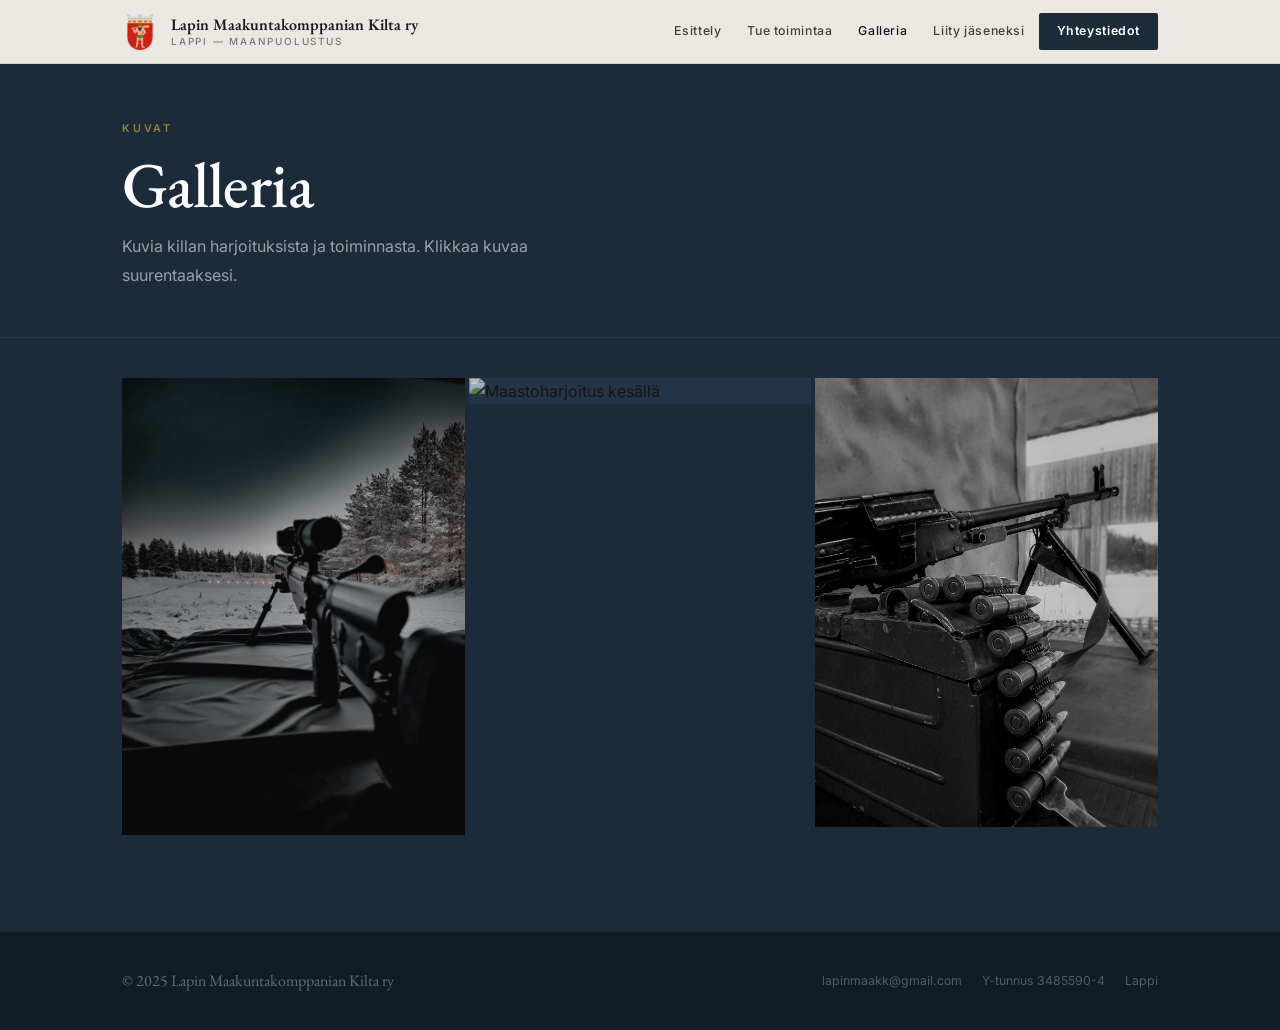
==== galleria.html @ 2ba99b02 "Update galleria.html" ====
<!DOCTYPE html>
<html lang="fi">
<head>
  <meta charset="UTF-8">
  <meta name="viewport" content="width=device-width, initial-scale=1.0">
  <title>Galleria — Lapin Maakuntakomppanian Kilta ry</title>
  <meta name="robots" content="index, follow">
  <link rel="canonical" href="https://lapinmaakuntakomppania.fi/galleria.html">
  <link rel="preconnect" href="https://fonts.googleapis.com">
  <link href="https://fonts.googleapis.com/css2?family=EB+Garamond:ital,wght@0,400;0,500;0,600;1,400;1,500&family=Inter:wght@300;400;500;600&display=swap" rel="stylesheet">
  <link rel="stylesheet" href="css/style.css">
  <style>
  .gal-page-grid {
    columns: 3;
    column-gap: 4px;
  }
  .gal-page-item {
    break-inside: avoid;
    position: relative;
    overflow: hidden;
    cursor: pointer;
    margin-bottom: 4px;
    background: var(--navy2);
  }
  .gal-page-item img {
    width: 100%;
    height: auto;
    display: block;
    transition: transform 0.5s, filter 0.35s;
    filter: brightness(0.78) saturate(0.85);
  }
  .gal-page-item:hover img {
    transform: scale(1.04);
    filter: brightness(0.92) saturate(1);
  }
  .gal-page-overlay {
    position: absolute;
    inset: 0;
    background: linear-gradient(to top, rgba(28,43,58,0.85), transparent 50%);
    display: flex;
    flex-direction: column;
    justify-content: flex-end;
    padding: 16px;
    opacity: 0;
    transition: opacity 0.3s;
  }
  .gal-page-item:hover .gal-page-overlay { opacity: 1; }
  .gal-page-overlay span {
    font-size: 0.78rem;
    letter-spacing: 0.1em;
    text-transform: uppercase;
    color: var(--gold-l);
  }
  @media (max-width: 768px) {
    .gal-page-grid { columns: 2; }
  }
  @media (max-width: 480px) {
    .gal-page-grid { columns: 1; }
  }
</style>
</head>
<body>

<nav id="nav">
  <div class="nav-in">
    <a href="index.html" class="nav-logo">
      <img src="kuvat/lapvaakuna.png" alt="Lapin vaakuna">
      <div class="nav-logo-text">
        <span class="nav-logo-name">Lapin Maakuntakomppanian Kilta ry</span>
        <span class="nav-logo-sub">Lappi — Maanpuolustus</span>
      </div>
    </a>
    <div class="nav-links">
      <a href="index.html#esittely">Esittely</a>
      <a href="index.html#toiminta">Tue toimintaa</a>
      <a href="galleria.html" class="active">Galleria</a>
      <a href="index.html#liity">Liity jäseneksi</a>
      <a href="index.html#yhteystiedot" class="nav-cta">Yhteystiedot</a>
    </div>
    <div class="nav-hbg" id="nav-hbg">
      <span></span><span></span><span></span>
    </div>
  </div>
</nav>

<nav class="mob-nav" id="mob-nav">
  <a href="index.html#esittely">Esittely</a>
  <a href="index.html#toiminta">Tue toimintaa</a>
  <a href="galleria.html">Galleria</a>
  <a href="index.html#liity">Liity jäseneksi</a>
  <a href="index.html#yhteystiedot">Yhteystiedot</a>
</nav>

<!-- PAGE HEADER -->
<div style="padding: calc(64px + 56px) 0 48px; background: var(--navy); border-bottom: 1px solid rgba(255,255,255,0.06);">
  <div class="wrap">
    <div style="font-size:0.67rem; font-weight:600; letter-spacing:0.26em; text-transform:uppercase; color:var(--gold); margin-bottom:12px;">
      Kuvat
    </div>
    <h1 style="font-family:'EB Garamond',Georgia,serif; font-size:clamp(2.2rem,5vw,4rem); font-weight:500; color:#fff; margin-bottom:12px;">Galleria</h1>
    <p style="color:rgba(255,255,255,0.55); max-width:500px;">
      Kuvia killan harjoituksista ja toiminnasta. Klikkaa kuvaa suurentaaksesi.
    </p>
  </div>
</div>

<!-- GALLERY -->
<section class="section s-navy" style="padding-top: 40px;">
  <div class="wrap">
    <div class="gal-page-grid" id="gal-grid">

      <!-- Lisää kuvat tähän samalla kaavalla -->
      <div class="gal-page-item"
           data-src="kuvat/ampumarata-talvi.jpg"
           data-caption="Ampumaharjoitus — talvi, Lappi">
        <img src="kuvat/ampumarata-talvi.jpg" alt="Ampumaharjoitus talvella">
        <div class="gal-page-overlay"><span>Ampumaharjoitus · Talvi</span></div>
      </div>

      <div class="gal-page-item"
           data-src="kuvat/maasto-kesa.jpg"
           data-caption="Maastoharjoitus — kesä, Lappi">
        <img src="kuvat/maasto-kesa.jpg" alt="Maastoharjoitus kesällä">
        <div class="gal-page-overlay"><span>Maastoharjoitus · Kesä</span></div>
      </div>

      <div class="gal-page-item"
           data-src="kuvat/pkm.jpg"
           data-caption="Konekivääriharjoitus — talvi">
        <img src="kuvat/pkm.jpg" alt="Konekivääri">
        <div class="gal-page-overlay"><span>Raskas ase · Talvi</span></div>
      </div>

      <!-- Kopioi yllä oleva div-blokki jokaiselle uudelle kuvalle -->

    </div>
  </div>
</section>

<footer>
  <div class="ft-in">
    <span class="ft-left">© 2025 Lapin Maakuntakomppanian Kilta ry</span>
    <div class="ft-right">
      <a href="mailto:lapinmaakk@gmail.com">lapinmaakk@gmail.com</a>
      <span>Y-tunnus 3485590-4</span>
      <span>Lappi</span>
    </div>
  </div>
</footer>

<!-- LIGHTBOX -->
<div id="lightbox">
  <div class="lb-close" id="lb-close">&#x2715;</div>
  <img id="lb-img" src="kuvat/lapvaakuna.png" alt="" style="display:none;">
  <div class="lb-caption" id="lb-caption"></div>
</div>

<script src="js/main.js"></script>
<script>
  // Galleria-sivun lightbox
  document.querySelectorAll('.gal-page-item[data-src]').forEach(item => {
    item.addEventListener('click', () => {
      const lb    = document.getElementById('lightbox');
      const lbImg = document.getElementById('lb-img');
      const lbCap = document.getElementById('lb-caption');
      lbImg.src           = item.dataset.src;
      lbImg.style.display = '';
      lbCap.textContent   = item.dataset.caption || '';
      lb.classList.add('open');
      document.body.style.overflow = 'hidden';
    });
  });

  // Sulkeminen
  const lb      = document.getElementById('lightbox');
  const lbImg   = document.getElementById('lb-img');
  const lbClose = document.getElementById('lb-close');

  const closeLb = () => {
    lb.classList.remove('open');
    document.body.style.overflow = '';
    lbImg.style.display = 'none';
  };

  lbClose.addEventListener('click', closeLb);
  lb.addEventListener('click', e => { if (e.target === lb) closeLb(); });
  document.addEventListener('keydown', e => { if (e.key === 'Escape') closeLb(); });
</script>
</body>
</html>
---- css/style.css ----
@import url('https://fonts.googleapis.com/css2?family=EB+Garamond:ital,wght@0,400;0,500;0,600;1,400;1,500&family=Inter:wght@300;400;500;600&display=swap');

/*  TOKENS */
:root {
  --ink:      #1a1a18;
  --ink2:     #44423e;
  --ink3:     #7a7875;
  --line:     #d4d0c8;
  --line2:    #e8e4dc;
  --snow:     #f4f1eb;
  --white:    #ffffff;
  --gold:     #9a7c3a;
  --gold-l:   #b8963e;
  --gold-bg:  #f5efe0;
  --navy:     #1c2b3a;
  --navy2:    #243447;
  --navy3:    #2e4157;
  --nav-h:    64px;
  --max-w:    1100px;
}

/* RESET */
*, *::before, *::after { box-sizing: border-box; margin: 0; padding: 0; }
html { scroll-behavior: smooth; font-size: 16px; }
body {
  background: var(--snow);
  color: var(--ink);
  font-family: 'Inter', system-ui, sans-serif;
  font-weight: 400;
  line-height: 1.65;
  overflow-x: hidden;
}
a { color: inherit; text-decoration: none; }
img { max-width: 100%; display: block; }
ul { list-style: none; }

::-webkit-scrollbar { width: 5px; }
::-webkit-scrollbar-track { background: var(--navy); }
::-webkit-scrollbar-thumb { background: var(--gold); border-radius: 2px; }

/* TYPOGRAPHY */
h1, h2, h3 {
  font-family: 'EB Garamond', Georgia, serif;
  font-weight: 500;
  letter-spacing: -0.01em;
  line-height: 1.1;
}
h1 { font-size: clamp(2.8rem, 5.5vw, 4.8rem); }
h2 { font-size: clamp(1.9rem, 3.5vw, 3.1rem); }
h3 { font-size: clamp(1.3rem, 2vw, 1.7rem); }
p  { color: var(--ink2); line-height: 1.78; }

.label {
  font-size: 0.67rem;
  font-weight: 600;
  letter-spacing: 0.26em;
  text-transform: uppercase;
  color: var(--gold);
  display: flex;
  align-items: center;
  gap: 10px;
}
.label::before {
  content: '';
  display: block;
  width: 24px;
  height: 1px;
  background: var(--gold);
  flex-shrink: 0;
}
.label.center { justify-content: center; }
.label.center::before { display: none; }
.label.light { color: var(--gold-l); }
.label.light::before { background: var(--gold-l); }

/* LAYOUT */
.wrap { max-width: var(--max-w); margin: 0 auto; padding: 0 32px; }
.section { padding: 96px 0; }
.s-white  { background: var(--white); }
.s-snow   { background: var(--snow); }
.s-mid    { background: #eae6de; }
.s-navy   { background: var(--navy); }

.g2 { display: grid; grid-template-columns: 1fr 1fr; gap: 72px; align-items: start; }
.g3 { display: grid; grid-template-columns: repeat(3, 1fr); gap: 24px; }

.sh { margin-bottom: 52px; }
.sh .label { margin-bottom: 14px; }
.sh h2 { margin-bottom: 16px; color: var(--ink); }
.sh p  { max-width: 560px; font-size: 1.05rem; }
.sh.light h2 { color: #fff; }
.sh.light p  { color: rgba(255,255,255,0.6); }
.sh.center { text-align: center; }
.sh.center p { margin: 0 auto; }

hr.rule { border: none; border-top: 1px solid var(--line); }

/* BUTTONS */
.btn {
  display: inline-flex;
  align-items: center;
  justify-content: center;
  gap: 8px;
  padding: 11px 26px;
  font-family: 'Inter', sans-serif;
  font-size: 0.76rem;
  font-weight: 600;
  letter-spacing: 0.12em;
  text-transform: uppercase;
  border: none;
  cursor: pointer;
  transition: all 0.2s;
  text-decoration: none;
  border-radius: 2px;
  white-space: nowrap;
}
.btn-gold    { background: var(--gold);  color: #fff; }
.btn-gold:hover { background: var(--gold-l); transform: translateY(-1px); }
.btn-navy    { background: var(--navy);  color: #fff; }
.btn-navy:hover { background: var(--navy2); transform: translateY(-1px); }
.btn-outline {
  background: transparent;
  color: var(--navy);
  border: 1px solid var(--navy);
}
.btn-outline:hover { background: var(--navy); color: #fff; }
.btn-outline-w {
  background: transparent;
  color: #fff;
  border: 1px solid rgba(255,255,255,0.35);
}
.btn-outline-w:hover { border-color: var(--gold-l); color: var(--gold-l); }

/* NAV */
#nav {
  position: fixed;
  top: 0; left: 0; right: 0;
  height: var(--nav-h);
  z-index: 200;
  background: rgba(244,241,235,0.96);
  backdrop-filter: blur(12px);
  border-bottom: 1px solid var(--line);
  transition: box-shadow 0.3s;
}
#nav.scrolled { box-shadow: 0 2px 24px rgba(0,0,0,0.07); }
.nav-in {
  max-width: var(--max-w);
  margin: 0 auto;
  padding: 0 32px;
  height: 100%;
  display: flex;
  align-items: center;
  justify-content: space-between;
  gap: 24px;
}
.nav-logo { display: flex; align-items: center; gap: 13px; }
.nav-logo img { width: 36px; height: 36px; object-fit: contain; flex-shrink: 0; }
.nav-logo-text { display: flex; flex-direction: column; line-height: 1.25; }
.nav-logo-name {
  font-family: 'EB Garamond', Georgia, serif;
  font-size: 1rem;
  font-weight: 600;
  color: var(--ink);
}
.nav-logo-sub {
  font-size: 0.62rem;
  font-weight: 500;
  letter-spacing: 0.18em;
  text-transform: uppercase;
  color: var(--ink3);
}
.nav-links { display: flex; align-items: center; gap: 2px; }
.nav-links a {
  font-size: 0.77rem;
  font-weight: 500;
  letter-spacing: 0.05em;
  color: var(--ink2);
  padding: 7px 12px;
  border-radius: 3px;
  transition: color 0.2s, background 0.2s;
}
.nav-links a:hover { color: var(--ink); background: var(--line2); }
.nav-links a.active { color: var(--ink); }
.nav-cta {
  background: var(--navy) !important;
  color: #fff !important;
  padding: 8px 18px !important;
  border-radius: 2px !important;
  font-weight: 600 !important;
}
.nav-cta:hover { background: var(--navy2) !important; }
.nav-hbg {
  display: none;
  flex-direction: column;
  gap: 5px;
  cursor: pointer;
  padding: 8px;
}
.nav-hbg span {
  display: block;
  width: 22px;
  height: 2px;
  background: var(--ink);
  transition: all 0.3s;
}
.mob-nav {
  display: none;
  position: fixed;
  inset: 0;
  z-index: 190;
  background: rgba(244,241,235,0.98);
  flex-direction: column;
  align-items: center;
  justify-content: center;
  gap: 6px;
  padding-top: var(--nav-h);
}
.mob-nav.open { display: flex; }
.mob-nav a {
  font-family: 'EB Garamond', Georgia, serif;
  font-size: 2.2rem;
  font-weight: 500;
  color: var(--ink2);
  padding: 10px 32px;
  transition: color 0.2s;
}
.mob-nav a:hover { color: var(--gold); }

/* HERO  */
#hero {
  min-height: 100vh;
  display: grid;
  grid-template-columns: 1fr 1fr;
  padding-top: var(--nav-h);
  overflow: hidden;
  position: relative;
}
.hero-left {
  background: var(--navy);
  display: flex;
  align-items: center;
  padding: 80px 64px 80px 48px;
  position: relative;
  overflow: hidden;
}
.hero-left::before {
  content: '';
  position: absolute;
  top: 0; left: 0; right: 0; bottom: 0;
  background:
    repeating-linear-gradient(
      0deg,
      transparent,
      transparent 59px,
      rgba(255,255,255,0.025) 59px,
      rgba(255,255,255,0.025) 60px
    ),
    repeating-linear-gradient(
      90deg,
      transparent,
      transparent 59px,
      rgba(255,255,255,0.025) 59px,
      rgba(255,255,255,0.025) 60px
    );
  pointer-events: none;
}
.hero-content { position: relative; }
.hero-label {
  font-size: 0.67rem;
  font-weight: 600;
  letter-spacing: 0.26em;
  text-transform: uppercase;
  color: var(--gold-l);
  display: flex;
  align-items: center;
  gap: 12px;
  margin-bottom: 22px;
}
.hero-label::before {
  content: '';
  display: block;
  width: 32px;
  height: 1px;
  background: var(--gold);
}
.hero-h1 { color: #fff; margin-bottom: 8px; }
.hero-h1 em { color: var(--gold-l); font-style: normal; display: block; }
.hero-tagline {
  font-family: 'EB Garamond', Georgia, serif;
  font-style: italic;
  font-size: 1.2rem;
  color: rgba(255,255,255,0.5);
  margin-bottom: 28px;
}
.hero-desc {
  font-size: 1rem;
  color: rgba(255,255,255,0.68);
  line-height: 1.78;
  max-width: 420px;
  margin-bottom: 40px;
}
.hero-btns { display: flex; gap: 12px; flex-wrap: wrap; }

.hero-right {
  position: relative;
  overflow: hidden;
}
.hero-img-stack {
  position: absolute;
  inset: 0;
}
.hero-img-top {
  width: 100%;
  height: 55%;
  object-fit: cover;
  object-position: center 30%;
  display: block;
  filter: brightness(0.75);
  transition: filter 0.4s;
}
.hero-img-bot {
  width: 100%;
  height: 45%;
  object-fit: cover;
  object-position: center 60%;
  display: block;
  filter: brightness(0.6);
  transition: filter 0.4s;
}
.hero-img-divider {
  position: absolute;
  top: 55%;
  left: 0;
  right: 0;
  height: 3px;
  background: var(--gold);
  z-index: 2;
}
.hero-right:hover .hero-img-top,
.hero-right:hover .hero-img-bot { filter: brightness(0.85); }

/* ── ESITTELY ────────────────────────────── */
.esittely-text p { font-size: 1.02rem; margin-bottom: 18px; }
.esittely-text p:last-child { margin-bottom: 0; }

.side-cards { display: flex; flex-direction: column; gap: 2px; }
.scard {
  background: var(--navy);
  padding: 26px 28px;
  border-left: 3px solid var(--gold);
  transition: background 0.2s;
}
.scard:hover { background: var(--navy2); }
.scard-label {
  font-size: 0.64rem;
  font-weight: 600;
  letter-spacing: 0.2em;
  text-transform: uppercase;
  color: var(--gold);
  margin-bottom: 6px;
}
.scard-val {
  font-family: 'EB Garamond', Georgia, serif;
  font-size: 1.55rem;
  font-weight: 500;
  color: #fff;
  margin-bottom: 3px;
}
.scard-sub { font-size: 0.82rem; color: rgba(255,255,255,0.45); }
.scard-row { display: grid; grid-template-columns: 1fr 1fr; gap: 2px; }

/* TOIMINTA */
.toiminta-grid { display: grid; grid-template-columns: 1fr 1fr; gap: 2px; }
.tblock {
  background: var(--white);
  padding: 34px 30px;
  border-top: 3px solid var(--line);
  transition: border-top-color 0.25s;
}
.tblock:hover { border-top-color: var(--gold); }
.tblock:last-child { grid-column: span 2; }
.tblock h3 { color: var(--ink); margin-bottom: 12px; font-size: 1.25rem; }
.tblock p  { font-size: 0.94rem; margin-bottom: 20px; }

/* GALLERY */
.gallery-grid {
  display: grid;
  grid-template-columns: repeat(3, 1fr);
  grid-auto-rows: 280px;
  gap: 3px;
}
.gal-item { position: relative; overflow: hidden; cursor: pointer; }
.gal-item.tall { grid-row: span 2; }
.gal-item img {
  width: 100%;
  height: 100%;
  object-fit: cover;
  display: block;
  transition: transform 0.6s, filter 0.35s;
  filter: brightness(0.72) saturate(0.8);
}
.gal-item:hover img {
  transform: scale(1.05);
  filter: brightness(0.88) saturate(1);
}
.gal-overlay {
  position: absolute;
  inset: 0;
  background: linear-gradient(to top, rgba(28,43,58,0.88) 0%, transparent 55%);
  display: flex;
  flex-direction: column;
  justify-content: flex-end;
  padding: 22px;
  opacity: 0;
  transition: opacity 0.3s;
}
.gal-item:hover .gal-overlay { opacity: 1; }
.gal-overlay h4 {
  font-family: 'EB Garamond', Georgia, serif;
  font-size: 1.15rem;
  font-weight: 500;
  color: #fff;
  margin-bottom: 3px;
}
.gal-overlay span {
  font-size: 0.72rem;
  letter-spacing: 0.1em;
  text-transform: uppercase;
  color: var(--gold-l);
}

/* LIGHTBOX */
#lightbox {
  position: fixed;
  inset: 0;
  z-index: 300;
  background: rgba(10,14,18,0.97);
  display: none;
  align-items: center;
  justify-content: center;
  padding: 24px;
}
#lightbox.open { display: flex; }
#lightbox img {
  max-width: 90vw;
  max-height: 88vh;
  object-fit: contain;
  display: block;
}
.lb-close {
  position: fixed;
  top: 20px;
  right: 24px;
  color: #fff;
  font-size: 1.5rem;
  font-family: 'Inter', sans-serif;
  font-weight: 300;
  cursor: pointer;
  width: 44px;
  height: 44px;
  display: flex;
  align-items: center;
  justify-content: center;
  border: 1px solid rgba(255,255,255,0.2);
  transition: all 0.2s;
}
.lb-close:hover { background: var(--gold); border-color: var(--gold); }
.lb-caption {
  position: fixed;
  bottom: 24px;
  left: 50%;
  transform: translateX(-50%);
  font-size: 0.8rem;
  letter-spacing: 0.14em;
  text-transform: uppercase;
  color: rgba(255,255,255,0.5);
  white-space: nowrap;
}

/* LIITY */
.liity-cards { display: flex; flex-direction: column; gap: 2px; }
.lcard {
  background: var(--snow);
  border: 1px solid var(--line);
  border-left: 3px solid transparent;
  padding: 28px 26px;
  transition: border-left-color 0.25s, background 0.25s;
}
.lcard:hover { border-left-color: var(--gold); background: #fff; }
.lcard h3 { font-size: 1.2rem; color: var(--ink); margin-bottom: 10px; }
.lcard p  { font-size: 0.93rem; }

.form-side {
  background: var(--white);
  border: 1px solid var(--line);
  padding: 40px;
}
.form-side h3 {
  font-family: 'EB Garamond', Georgia, serif;
  font-size: 1.7rem;
  font-weight: 500;
  color: var(--ink);
  margin-bottom: 6px;
}
.form-sub { font-size: 0.88rem; color: var(--ink3); margin-bottom: 28px; }
.form { display: flex; flex-direction: column; gap: 14px; }
.frow { display: grid; grid-template-columns: 1fr 1fr; gap: 14px; }
.fg { display: flex; flex-direction: column; gap: 6px; }
.fg label {
  font-size: 0.7rem;
  font-weight: 600;
  letter-spacing: 0.16em;
  text-transform: uppercase;
  color: var(--ink3);
}
.fg input, .fg select, .fg textarea {
  background: var(--snow);
  border: 1px solid var(--line);
  color: var(--ink);
  padding: 11px 14px;
  font-family: 'Inter', sans-serif;
  font-size: 0.95rem;
  transition: border-color 0.2s, background 0.2s;
  outline: none;
  width: 100%;
  border-radius: 2px;
  -webkit-appearance: none;
  appearance: none;
}
.fg input:focus, .fg select:focus, .fg textarea:focus {
  border-color: var(--navy);
  background: var(--white);
}
.fg textarea { resize: vertical; min-height: 88px; }
.fg select option { background: var(--white); }
.form-ok {
  display: none;
  padding: 18px;
  background: #eef5ec;
  border: 1px solid #9eca8e;
  color: #2d6e1f;
  text-align: center;
  font-weight: 600;
  font-size: 0.95rem;
  border-radius: 2px;
  margin-top: 4px;
}

/* YHTEYSTIEDOT */
.yt-items { display: flex; flex-direction: column; }
.yt-item {
  display: flex;
  gap: 28px;
  align-items: flex-start;
  padding: 22px 0;
  border-bottom: 1px solid rgba(255,255,255,0.07);
}
.yt-item:last-child { border-bottom: none; }
.yt-key {
  font-size: 0.67rem;
  font-weight: 600;
  letter-spacing: 0.2em;
  text-transform: uppercase;
  color: var(--gold);
  min-width: 110px;
  padding-top: 2px;
  flex-shrink: 0;
}
.yt-val { font-size: 1rem; color: rgba(255,255,255,0.72); }
.yt-val a { color: rgba(255,255,255,0.72); transition: color 0.2s; }
.yt-val a:hover { color: var(--gold-l); }
.yt-note {
  background: rgba(255,255,255,0.04);
  border: 1px solid rgba(255,255,255,0.07);
  border-left: 3px solid var(--gold);
  padding: 28px 30px;
}
.yt-note p { font-size: 0.96rem; color: rgba(255,255,255,0.62); line-height: 1.75; }

/* FOOTER */
footer {
  background: #111c26;
  border-top: 1px solid rgba(255,255,255,0.05);
  padding: 36px 0;
}
.ft-in {
  max-width: var(--max-w);
  margin: 0 auto;
  padding: 0 32px;
  display: flex;
  justify-content: space-between;
  align-items: center;
  gap: 20px;
  flex-wrap: wrap;
}
.ft-left {
  font-family: 'EB Garamond', Georgia, serif;
  font-size: 1rem;
  color: rgba(255,255,255,0.35);
}
.ft-right {
  display: flex;
  gap: 20px;
  flex-wrap: wrap;
  font-size: 0.77rem;
  color: rgba(255,255,255,0.28);
}
.ft-right a { color: rgba(255,255,255,0.28); transition: color 0.2s; }
.ft-right a:hover { color: var(--gold-l); }

/* ANIMATIONS */
.fade {
  opacity: 0;
  transform: translateY(24px);
  transition: opacity 0.65s, transform 0.65s;
}
.fade.in { opacity: 1; transform: translateY(0); }
.fade:nth-child(2) { transition-delay: 0.08s; }
.fade:nth-child(3) { transition-delay: 0.16s; }
.fade:nth-child(4) { transition-delay: 0.24s; }
.fade:nth-child(5) { transition-delay: 0.32s; }

/* RESPONSIVE */
@media (max-width: 768px) {
  #hero { grid-template-columns: 1fr; min-height: auto; }
  .hero-left { padding: 64px 32px; }
  .hero-right { height: 50vw; min-height: 320px; position: relative; }
  .hero-img-stack { position: absolute; }
  .g2 { grid-template-columns: 1fr; gap: 40px; }
  .gallery-grid { grid-template-columns: 1fr 1fr; grid-auto-rows: 240px; }
  .gal-item.tall { grid-row: span 1; }
  .toiminta-grid { grid-template-columns: 1fr; }
  .tblock:last-child { grid-column: span 1; }
}
@media (max-width: 768px) {
  :root { --nav-h: 60px; }
  .section { padding: 64px 0; }
  .wrap { padding: 0 20px; }
  .nav-links { display: none; }
  .nav-hbg { display: flex; }
  .gallery-grid { grid-template-columns: 1fr; grid-auto-rows: 56vw; }
  .frow { grid-template-columns: 1fr; }
  .ft-in { flex-direction: column; align-items: flex-start; }
}
@media (max-width: 768px) {
  .hero-h1 {
    font-size: clamp(2rem, 8vw, 3rem);
    word-break: break-word;
  }
  .hero-tagline {
    font-size: 1rem;
    white-space: normal;
  }
}

/* ── SLIDESHOW ───────────────────────────── */
.slideshow {
  position: relative;
  overflow: hidden;
  border-radius: 2px;
}
.slideshow-track {
  position: relative;
  height: 520px;
}
.slide {
  position: absolute;
  inset: 0;
  opacity: 0;
  transition: opacity 0.7s ease;
  pointer-events: none;
}
.slide.active {
  opacity: 1;
  pointer-events: auto;
}
.slide img {
  width: 100%;
  height: 100%;
  object-fit: cover;
  display: block;
  filter: brightness(0.75);
}
.slide-caption {
  position: absolute;
  bottom: 0;
  left: 0;
  right: 0;
  padding: 20px 28px;
  background: linear-gradient(to top, rgba(28,43,58,0.9), transparent);
  font-size: 0.88rem;
  letter-spacing: 0.1em;
  text-transform: uppercase;
  color: rgba(255,255,255,0.75);
}
.slide-btn {
  position: absolute;
  top: 50%;
  transform: translateY(-50%);
  background: rgba(28,43,58,0.7);
  border: 1px solid rgba(255,255,255,0.15);
  color: #fff;
  width: 48px;
  height: 48px;
  font-size: 1.2rem;
  cursor: pointer;
  transition: background 0.2s, border-color 0.2s;
  display: flex;
  align-items: center;
  justify-content: center;
  z-index: 2;
}
.slide-btn:hover {
  background: var(--gold);
  border-color: var(--gold);
}
.slide-prev { left: 16px; }
.slide-next { right: 16px; }
.slide-dots {
  position: absolute;
  bottom: 16px;
  left: 50%;
  transform: translateX(-50%);
  display: flex;
  gap: 8px;
  z-index: 2;
}
.dot {
  width: 8px;
  height: 8px;
  border-radius: 50%;
  background: rgba(255,255,255,0.35);
  border: none;
  cursor: pointer;
  transition: background 0.2s, transform 0.2s;
  padding: 0;
}
.dot.active {
  background: var(--gold);
  transform: scale(1.3);
}
@media (max-width: 768px) {
  .slideshow-track { height: 60vw; min-height: 220px; }
  .slide-btn { width: 38px; height: 38px; font-size: 1rem; }
}
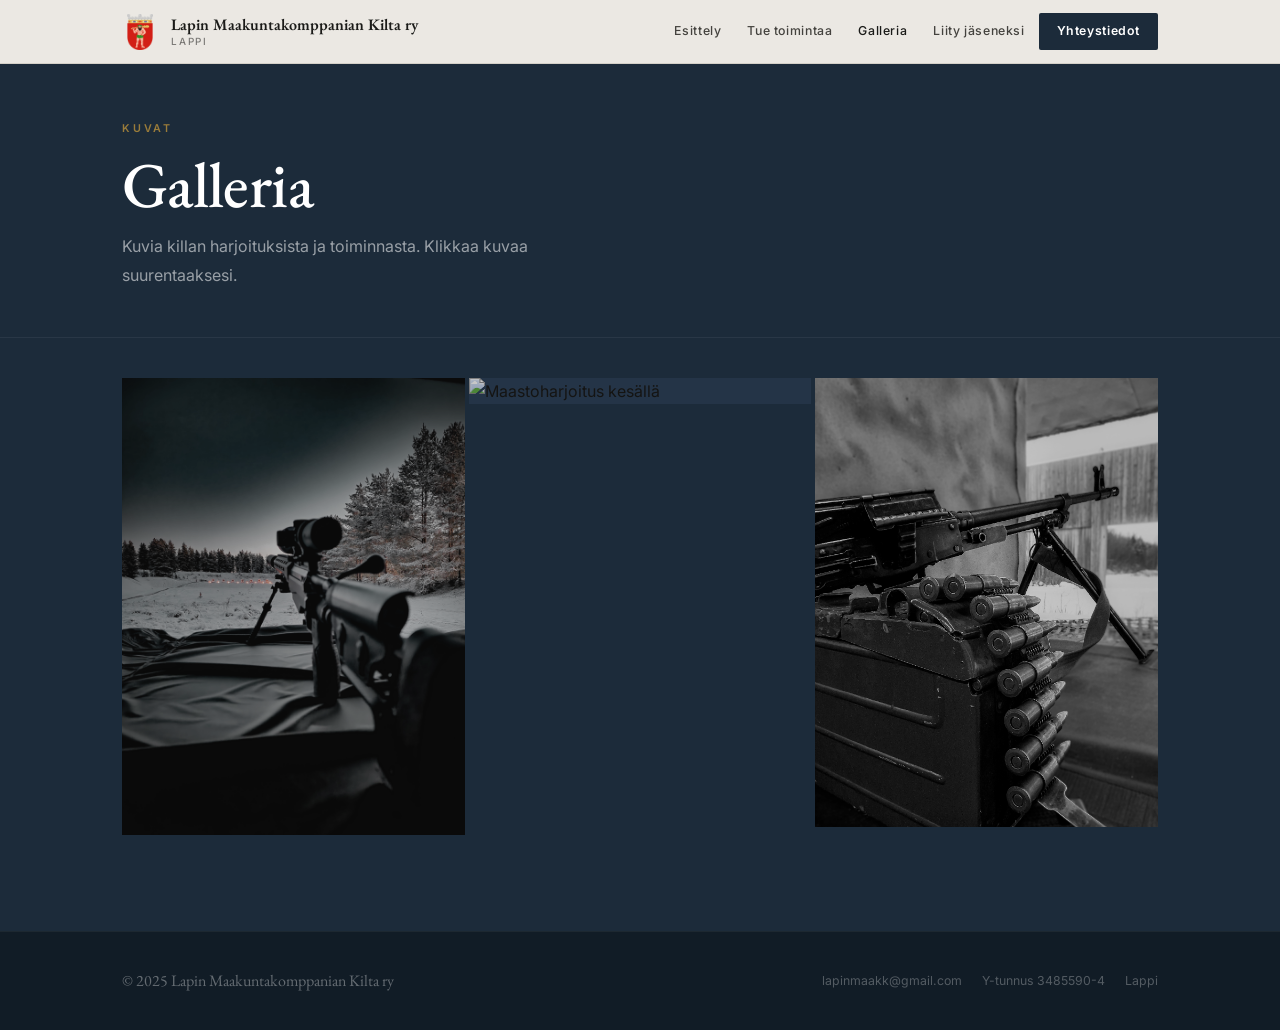
==== commit 9402d702: "Update galleria.html" ====
--- a/galleria.html
+++ b/galleria.html
@@ -3,7 +3,7 @@
 <head>
   <meta charset="UTF-8">
   <meta name="viewport" content="width=device-width, initial-scale=1.0">
-  <title>Galleria — Lapin Maakuntakomppanian Kilta ry</title>
+  <title>Galleria - Lapin Maakuntakomppanian Kilta ry</title>
   <meta name="robots" content="index, follow">
   <link rel="canonical" href="https://lapinmaakuntakomppania.fi/galleria.html">
   <link rel="preconnect" href="https://fonts.googleapis.com">
@@ -67,7 +67,7 @@
       <img src="kuvat/lapvaakuna.png" alt="Lapin vaakuna">
       <div class="nav-logo-text">
         <span class="nav-logo-name">Lapin Maakuntakomppanian Kilta ry</span>
-        <span class="nav-logo-sub">Lappi — Maanpuolustus</span>
+        <span class="nav-logo-sub">Lappi</span>
       </div>
     </a>
     <div class="nav-links">
@@ -112,21 +112,21 @@
       <!-- Lisää kuvat tähän samalla kaavalla -->
       <div class="gal-page-item"
            data-src="kuvat/ampumarata-talvi.jpg"
-           data-caption="Ampumaharjoitus — talvi, Lappi">
+           data-caption="Ampumaharjoitus - talvi, Lappi">
         <img src="kuvat/ampumarata-talvi.jpg" alt="Ampumaharjoitus talvella">
         <div class="gal-page-overlay"><span>Ampumaharjoitus · Talvi</span></div>
       </div>
 
       <div class="gal-page-item"
            data-src="kuvat/maasto-kesa.jpg"
-           data-caption="Maastoharjoitus — kesä, Lappi">
+           data-caption="Maastoharjoitus - kesä, Lappi">
         <img src="kuvat/maasto-kesa.jpg" alt="Maastoharjoitus kesällä">
         <div class="gal-page-overlay"><span>Maastoharjoitus · Kesä</span></div>
       </div>
 
       <div class="gal-page-item"
            data-src="kuvat/pkm.jpg"
-           data-caption="Konekivääriharjoitus — talvi">
+           data-caption="Konekivääriharjoitus - talvi">
         <img src="kuvat/pkm.jpg" alt="Konekivääri">
         <div class="gal-page-overlay"><span>Raskas ase · Talvi</span></div>
       </div>
--- a/css/style.css
+++ b/css/style.css
@@ -656,18 +656,19 @@
 /* ── SLIDESHOW ───────────────────────────── */
 .slideshow {
   position: relative;
-  overflow: hidden;
   border-radius: 2px;
+  background: var(--navy2);
 }
 .slideshow-track {
   position: relative;
   height: 520px;
+  overflow: hidden;
 }
 .slide {
   position: absolute;
   inset: 0;
   opacity: 0;
-  transition: opacity 0.7s ease;
+  transition: opacity 0.8s ease;
   pointer-events: none;
 }
 .slide.active {
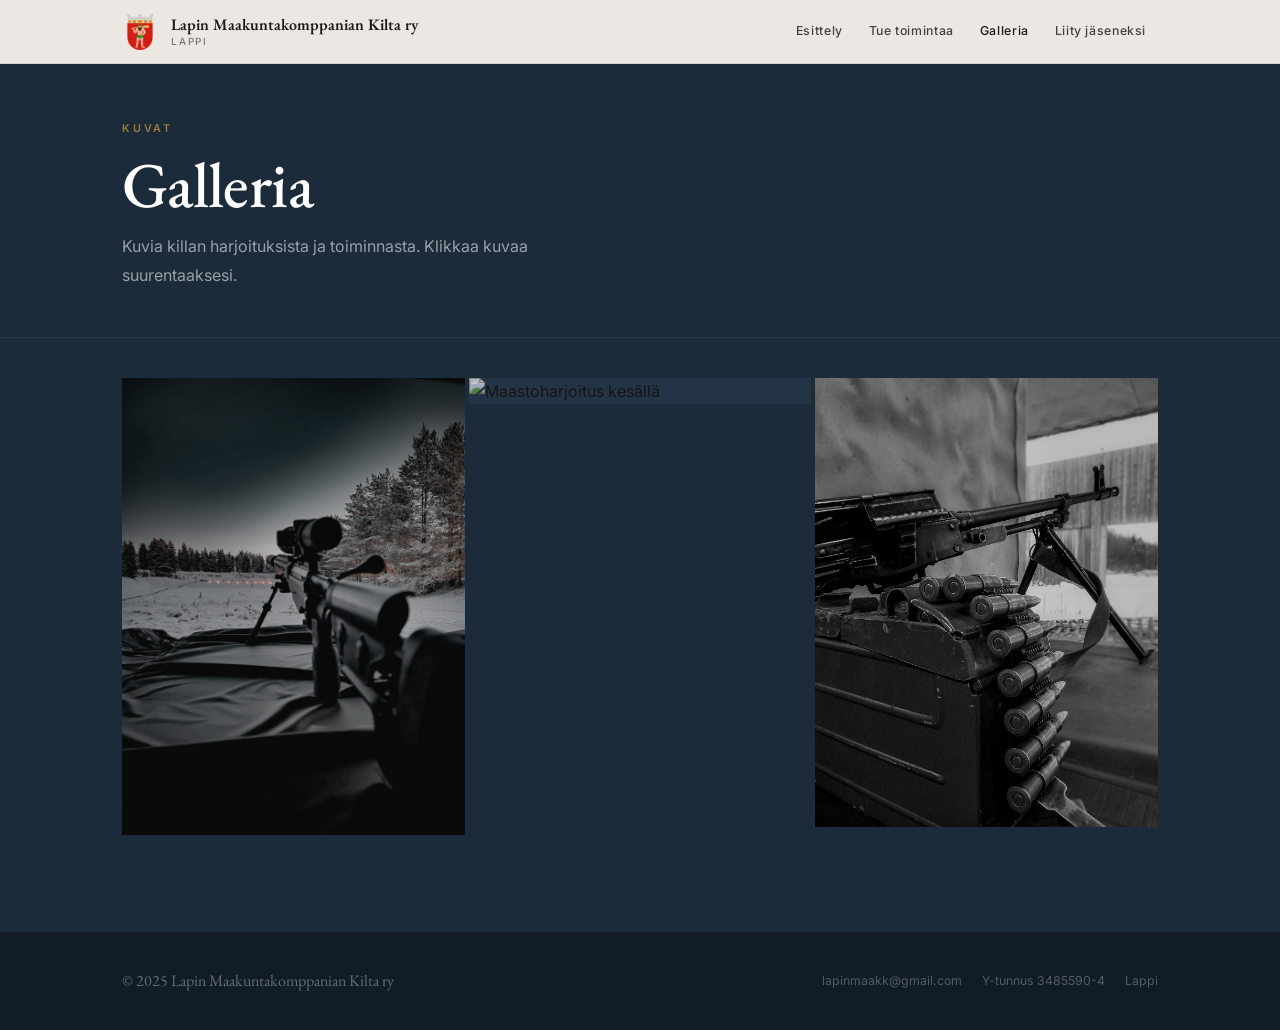
==== commit b9e86a7a: "Update galleria.html" ====
--- a/galleria.html
+++ b/galleria.html
@@ -75,7 +75,6 @@
       <a href="index.html#toiminta">Tue toimintaa</a>
       <a href="galleria.html" class="active">Galleria</a>
       <a href="index.html#liity">Liity jäseneksi</a>
-      <a href="index.html#yhteystiedot" class="nav-cta">Yhteystiedot</a>
     </div>
     <div class="nav-hbg" id="nav-hbg">
       <span></span><span></span><span></span>
@@ -88,7 +87,6 @@
   <a href="index.html#toiminta">Tue toimintaa</a>
   <a href="galleria.html">Galleria</a>
   <a href="index.html#liity">Liity jäseneksi</a>
-  <a href="index.html#yhteystiedot">Yhteystiedot</a>
 </nav>
 
 <!-- PAGE HEADER -->
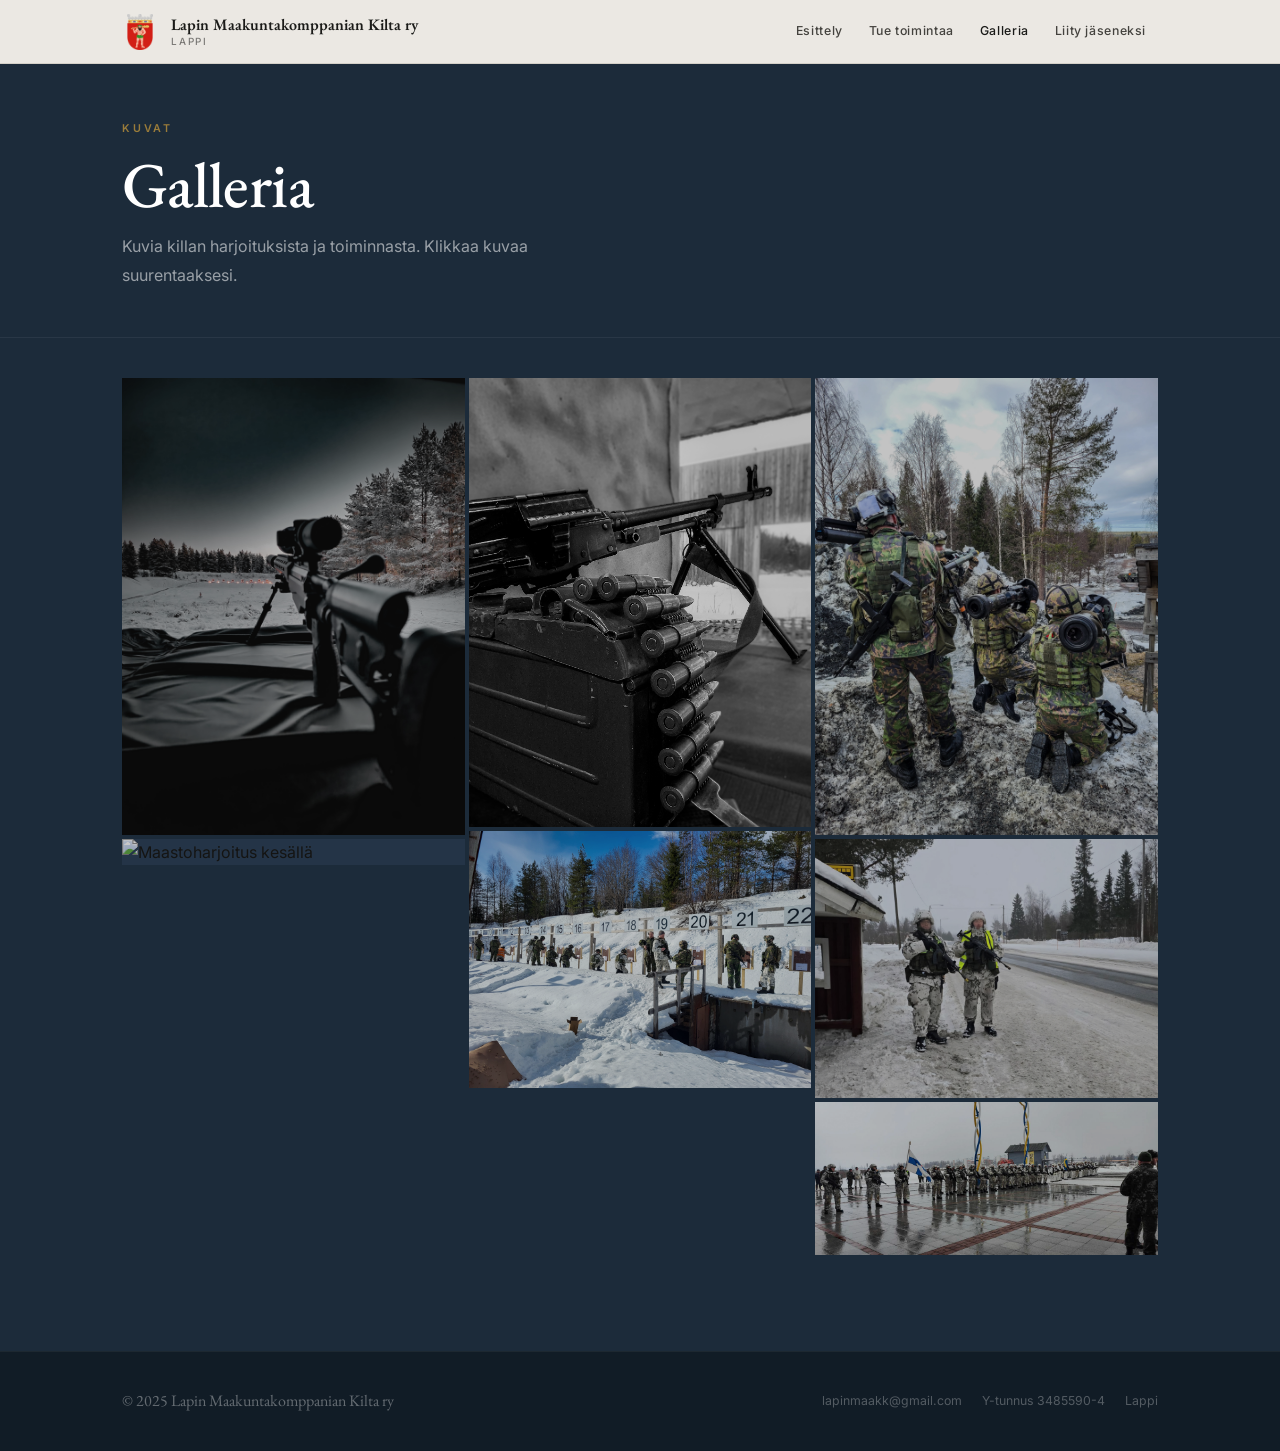
==== commit 85e8fd63: "Update galleria.html" ====
--- a/galleria.html
+++ b/galleria.html
@@ -129,6 +129,34 @@
         <div class="gal-page-overlay"><span>Raskas ase · Talvi</span></div>
       </div>
 
+      <div class="gal-page-item"
+           data-src="kuvat/ammuntaa.jpg"
+           data-caption="Ampumaratapäivä - talvi">
+        <img src="kuvat/ammuntaa.jpg" alt="Ampumaratapäivä">
+        <div class="gal-page-overlay"><span>Ampumaratapäivä · Talvi</span></div>
+      </div>
+
+      <div class="gal-page-item"
+           data-src="kuvat/pst.jpg"
+           data-caption="pstharjoitus - talvi">
+        <img src="kuvat/pst.jpg" alt="nlaw">
+        <div class="gal-page-overlay"><span>PST-harjoitus · Talvi</span></div>
+      </div>
+
+      <div class="gal-page-item"
+           data-src="kuvat/vartio.jpg"
+           data-caption="Vartiossa - talvi">
+        <img src="kuvat/vartio.jpg" alt="vartio">
+        <div class="gal-page-overlay"><span>Vartiossa · Talvi</span></div>
+      </div>
+
+      <div class="gal-page-item"
+           data-src="kuvat/paraati.jpg"
+           data-caption="Paraati - talvi">
+        <img src="kuvat/paraati.jpg" alt="paraati">
+        <div class="gal-page-overlay"><span>Paraati · Talvi</span></div>
+      </div>
+
       <!-- Kopioi yllä oleva div-blokki jokaiselle uudelle kuvalle -->
 
     </div>
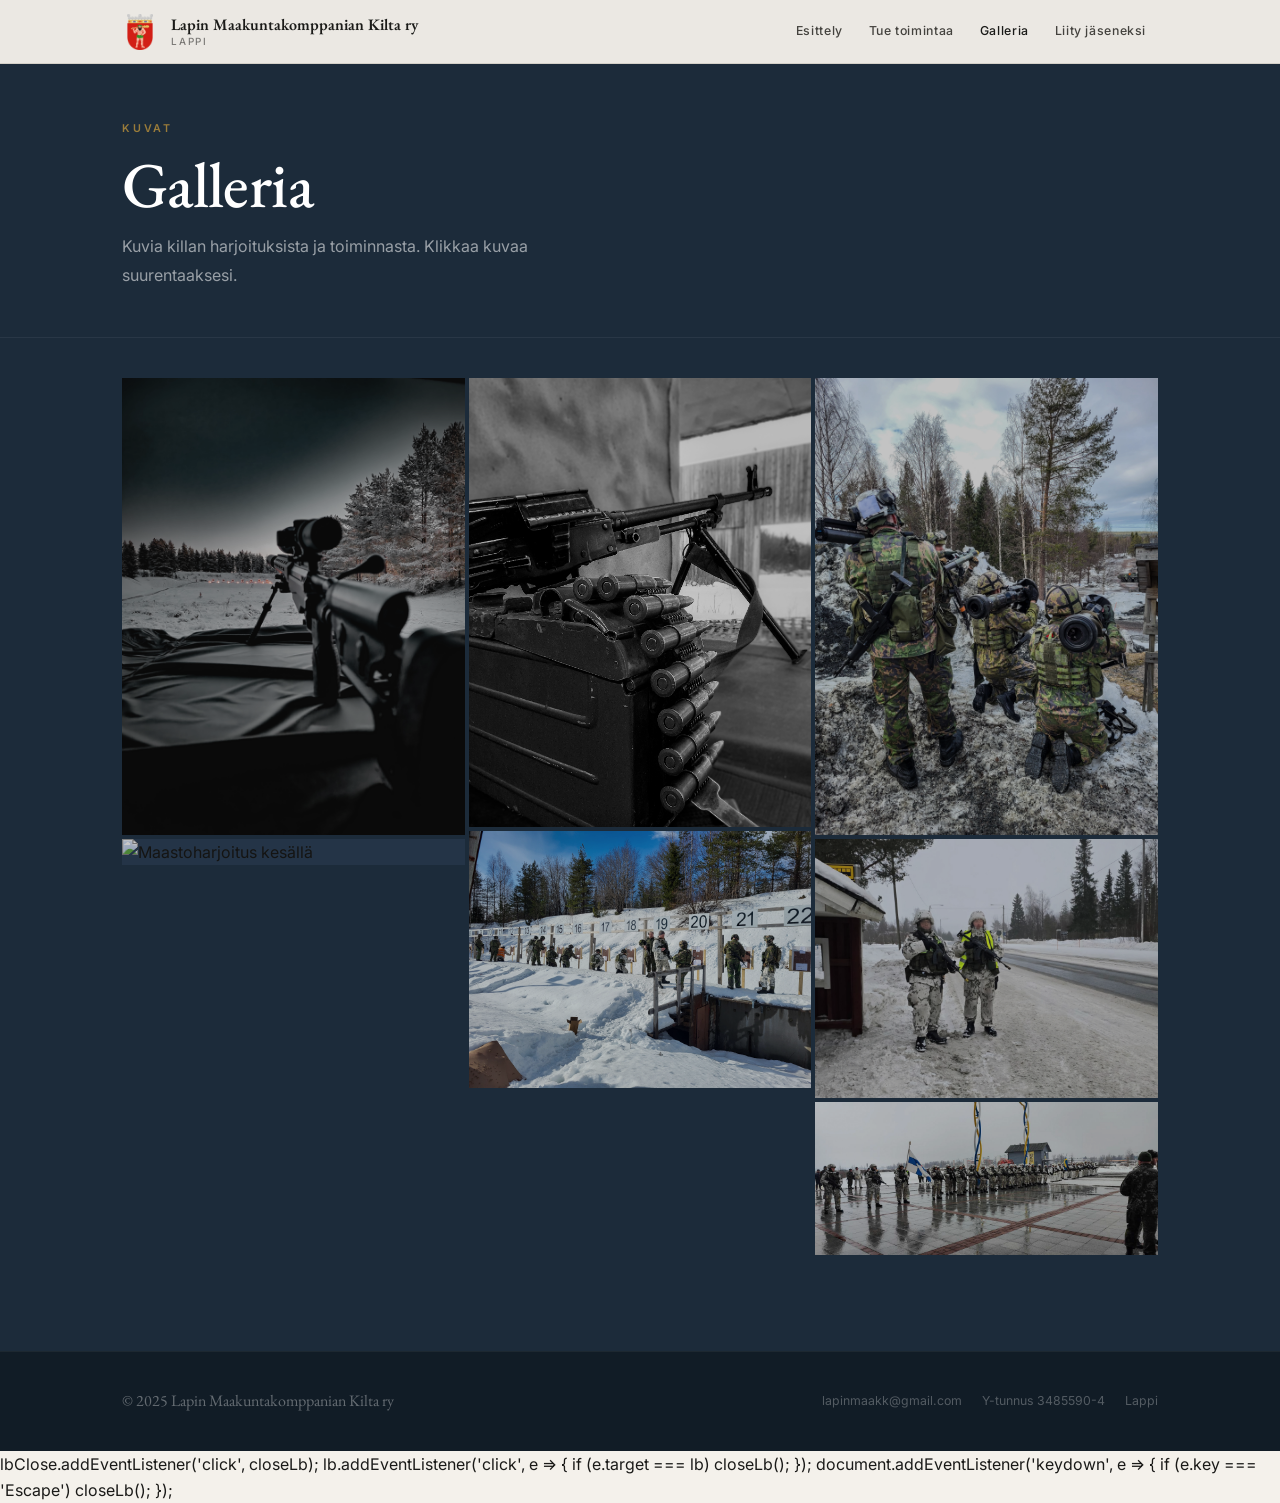
==== commit de8acf81: "Update galleria.html" ====
--- a/galleria.html
+++ b/galleria.html
@@ -177,36 +177,64 @@
 <!-- LIGHTBOX -->
 <div id="lightbox">
   <div class="lb-close" id="lb-close">&#x2715;</div>
+  <button class="lb-nav lb-prev" id="lb-prev">&#8592;</button>
   <img id="lb-img" src="kuvat/lapvaakuna.png" alt="" style="display:none;">
+  <button class="lb-nav lb-next" id="lb-next">&#8594;</button>
   <div class="lb-caption" id="lb-caption"></div>
 </div>
 
-<script src="js/main.js"></script>
 <script>
-  // Galleria-sivun lightbox
-  document.querySelectorAll('.gal-page-item[data-src]').forEach(item => {
-    item.addEventListener('click', () => {
-      const lb    = document.getElementById('lightbox');
-      const lbImg = document.getElementById('lb-img');
-      const lbCap = document.getElementById('lb-caption');
-      lbImg.src           = item.dataset.src;
-      lbImg.style.display = '';
-      lbCap.textContent   = item.dataset.caption || '';
-      lb.classList.add('open');
-      document.body.style.overflow = 'hidden';
-    });
-  });
-
-  // Sulkeminen
+  const items   = Array.from(document.querySelectorAll('.gal-page-item[data-src]'));
   const lb      = document.getElementById('lightbox');
   const lbImg   = document.getElementById('lb-img');
+  const lbCap   = document.getElementById('lb-caption');
   const lbClose = document.getElementById('lb-close');
+  const lbPrev  = document.getElementById('lb-prev');
+  const lbNext  = document.getElementById('lb-next');
+  let current   = 0;
+
+  const openLb = (index) => {
+    current             = index;
+    lbImg.src           = items[current].dataset.src;
+    lbImg.style.display = '';
+    lbCap.textContent   = items[current].dataset.caption || '';
+    lb.classList.add('open');
+    document.body.style.overflow = 'hidden';
+  };
 
   const closeLb = () => {
     lb.classList.remove('open');
     document.body.style.overflow = '';
     lbImg.style.display = 'none';
   };
+
+  const showPrev = () => {
+    current = (current - 1 + items.length) % items.length;
+    lbImg.src         = items[current].dataset.src;
+    lbCap.textContent = items[current].dataset.caption || '';
+  };
+
+  const showNext = () => {
+    current = (current + 1) % items.length;
+    lbImg.src         = items[current].dataset.src;
+    lbCap.textContent = items[current].dataset.caption || '';
+  };
+
+  items.forEach((item, i) => item.addEventListener('click', () => openLb(i)));
+
+  lbClose.addEventListener('click', closeLb);
+  lbPrev.addEventListener('click', showPrev);
+  lbNext.addEventListener('click', showNext);
+
+  lb.addEventListener('click', e => { if (e.target === lb) closeLb(); });
+
+  document.addEventListener('keydown', e => {
+    if (!lb.classList.contains('open')) return;
+    if (e.key === 'Escape')     closeLb();
+    if (e.key === 'ArrowLeft')  showPrev();
+    if (e.key === 'ArrowRight') showNext();
+  });
+</script>
 
   lbClose.addEventListener('click', closeLb);
   lb.addEventListener('click', e => { if (e.target === lb) closeLb(); });
--- a/css/style.css
+++ b/css/style.css
@@ -339,7 +339,7 @@
 .hero-right:hover .hero-img-top,
 .hero-right:hover .hero-img-bot { filter: brightness(0.85); }
 
-/* ── ESITTELY ────────────────────────────── */
+/* ── ESITTELY */
 .esittely-text p { font-size: 1.02rem; margin-bottom: 18px; }
 .esittely-text p:last-child { margin-bottom: 0; }
 
@@ -475,6 +475,31 @@
   text-transform: uppercase;
   color: rgba(255,255,255,0.5);
   white-space: nowrap;
+}
+
+.lb-nav {
+  position: fixed;
+  top: 50%;
+  transform: translateY(-50%);
+  background: rgba(28,43,58,0.7);
+  border: 1px solid rgba(255,255,255,0.15);
+  color: #fff;
+  width: 52px;
+  height: 52px;
+  font-size: 1.3rem;
+  cursor: pointer;
+  display: flex;
+  align-items: center;
+  justify-content: center;
+  transition: background 0.2s, border-color 0.2s;
+  z-index: 301;
+}
+.lb-nav:hover { background: var(--gold); border-color: var(--gold); }
+.lb-prev { left: 20px; }
+.lb-next { right: 20px; }
+@media (max-width: 768px) {
+  .lb-prev { left: 8px; }
+  .lb-next { right: 8px; }
 }
 
 /* LIITY */
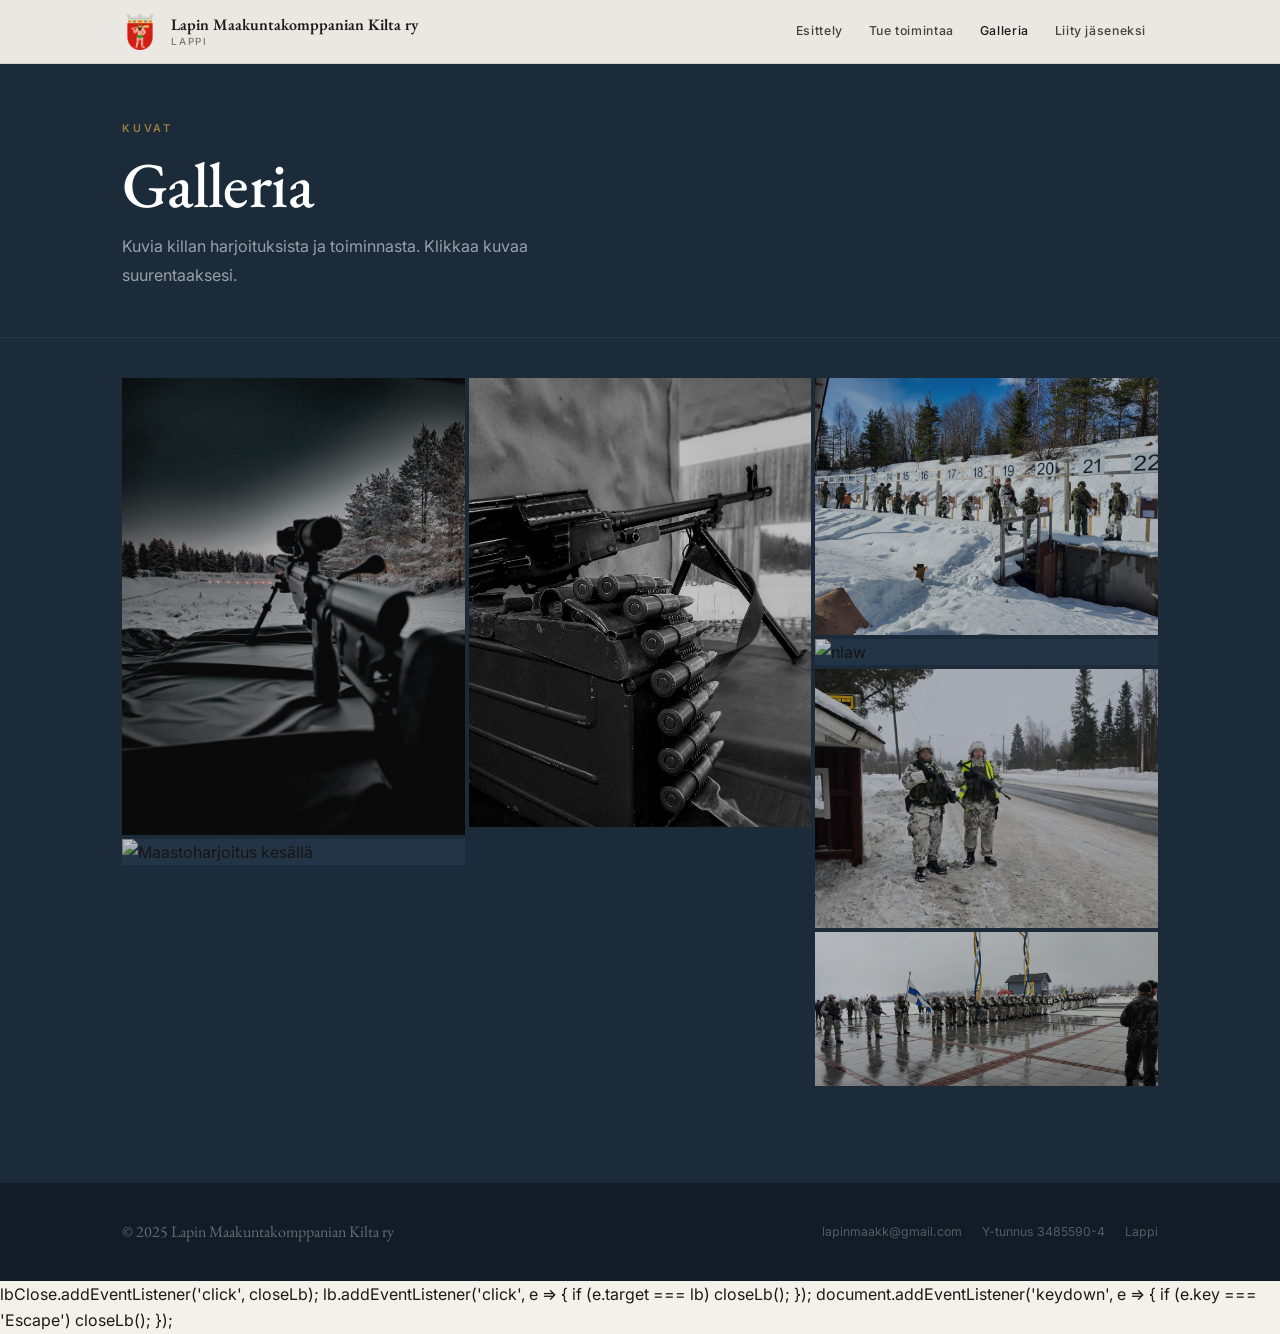
==== commit 4fc15b5e: "Update galleria.html" ====
--- a/galleria.html
+++ b/galleria.html
@@ -139,7 +139,7 @@
       <div class="gal-page-item"
            data-src="kuvat/pst.jpg"
            data-caption="pstharjoitus - talvi">
-        <img src="kuvat/pst.jpg" alt="nlaw">
+        <img src="https://res.cloudinary.com/dw1xnqhm4/image/upload/pst_gp65an" alt="nlaw">
         <div class="gal-page-overlay"><span>PST-harjoitus · Talvi</span></div>
       </div>
 
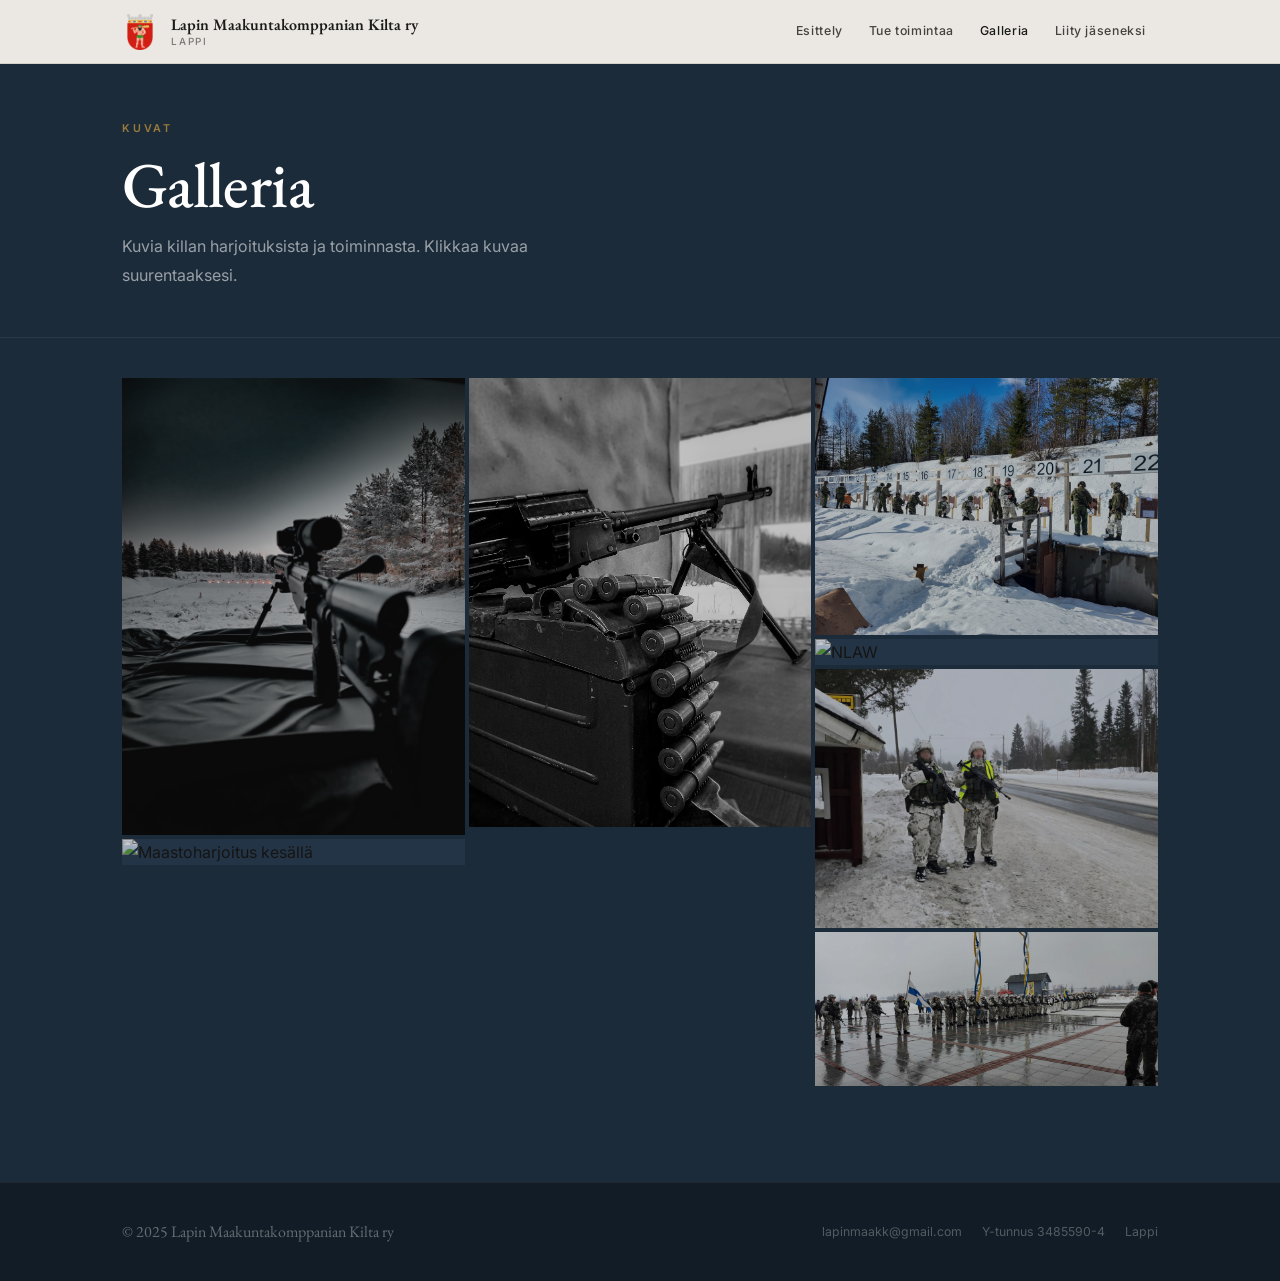
==== commit c7bb1342: "Update galleria.html" ====
--- a/galleria.html
+++ b/galleria.html
@@ -3,242 +3,561 @@
 <head>
   <meta charset="UTF-8">
   <meta name="viewport" content="width=device-width, initial-scale=1.0">
+
   <title>Galleria - Lapin Maakuntakomppanian Kilta ry</title>
+
   <meta name="robots" content="index, follow">
-  <link rel="canonical" href="https://lapinmaakuntakomppania.fi/galleria.html">
+
+  <link
+    rel="canonical"
+    href="https://lapinmaakuntakomppania.fi/galleria.html">
+
   <link rel="preconnect" href="https://fonts.googleapis.com">
-  <link href="https://fonts.googleapis.com/css2?family=EB+Garamond:ital,wght@0,400;0,500;0,600;1,400;1,500&family=Inter:wght@300;400;500;600&display=swap" rel="stylesheet">
+
+  <link
+    href="https://fonts.googleapis.com/css2?family=EB+Garamond:ital,wght@0,400;0,500;0,600;1,400;1,500&family=Inter:wght@300;400;500;600&display=swap"
+    rel="stylesheet">
+
   <link rel="stylesheet" href="css/style.css">
+
   <style>
-  .gal-page-grid {
-    columns: 3;
-    column-gap: 4px;
-  }
-  .gal-page-item {
-    break-inside: avoid;
-    position: relative;
-    overflow: hidden;
-    cursor: pointer;
-    margin-bottom: 4px;
-    background: var(--navy2);
-  }
-  .gal-page-item img {
-    width: 100%;
-    height: auto;
-    display: block;
-    transition: transform 0.5s, filter 0.35s;
-    filter: brightness(0.78) saturate(0.85);
-  }
-  .gal-page-item:hover img {
-    transform: scale(1.04);
-    filter: brightness(0.92) saturate(1);
-  }
-  .gal-page-overlay {
-    position: absolute;
-    inset: 0;
-    background: linear-gradient(to top, rgba(28,43,58,0.85), transparent 50%);
-    display: flex;
-    flex-direction: column;
-    justify-content: flex-end;
-    padding: 16px;
-    opacity: 0;
-    transition: opacity 0.3s;
-  }
-  .gal-page-item:hover .gal-page-overlay { opacity: 1; }
-  .gal-page-overlay span {
-    font-size: 0.78rem;
-    letter-spacing: 0.1em;
-    text-transform: uppercase;
-    color: var(--gold-l);
-  }
-  @media (max-width: 768px) {
-    .gal-page-grid { columns: 2; }
-  }
-  @media (max-width: 480px) {
-    .gal-page-grid { columns: 1; }
-  }
-</style>
+
+    .gal-page-grid {
+      columns: 3;
+      column-gap: 4px;
+    }
+
+    .gal-page-item {
+      break-inside: avoid;
+      position: relative;
+      overflow: hidden;
+      cursor: pointer;
+      margin-bottom: 4px;
+      background: var(--navy2);
+    }
+
+    .gal-page-item img {
+      width: 100%;
+      height: auto;
+      display: block;
+      transition: transform 0.5s, filter 0.35s;
+      filter: brightness(0.78) saturate(0.85);
+    }
+
+    .gal-page-item:hover img {
+      transform: scale(1.04);
+      filter: brightness(0.92) saturate(1);
+    }
+
+    .gal-page-overlay {
+      position: absolute;
+      inset: 0;
+      background: linear-gradient(
+        to top,
+        rgba(28,43,58,0.85),
+        transparent 50%
+      );
+      display: flex;
+      flex-direction: column;
+      justify-content: flex-end;
+      padding: 16px;
+      opacity: 0;
+      transition: opacity 0.3s;
+    }
+
+    .gal-page-item:hover .gal-page-overlay {
+      opacity: 1;
+    }
+
+    .gal-page-overlay span {
+      font-size: 0.78rem;
+      letter-spacing: 0.1em;
+      text-transform: uppercase;
+      color: var(--gold-l);
+    }
+
+    @media (max-width: 768px) {
+      .gal-page-grid {
+        columns: 2;
+      }
+    }
+
+    @media (max-width: 480px) {
+      .gal-page-grid {
+        columns: 1;
+      }
+    }
+
+  </style>
 </head>
+
 <body>
 
+<!-- NAV -->
 <nav id="nav">
   <div class="nav-in">
+
     <a href="index.html" class="nav-logo">
-      <img src="kuvat/lapvaakuna.png" alt="Lapin vaakuna">
+
+      <img
+        src="kuvat/lapvaakuna.png"
+        alt="Lapin vaakuna">
+
       <div class="nav-logo-text">
-        <span class="nav-logo-name">Lapin Maakuntakomppanian Kilta ry</span>
-        <span class="nav-logo-sub">Lappi</span>
-      </div>
+        <span class="nav-logo-name">
+          Lapin Maakuntakomppanian Kilta ry
+        </span>
+
+        <span class="nav-logo-sub">
+          Lappi
+        </span>
+      </div>
+
     </a>
+
     <div class="nav-links">
-      <a href="index.html#esittely">Esittely</a>
-      <a href="index.html#toiminta">Tue toimintaa</a>
-      <a href="galleria.html" class="active">Galleria</a>
-      <a href="index.html#liity">Liity jäseneksi</a>
+
+      <a href="index.html#esittely">
+        Esittely
+      </a>
+
+      <a href="index.html#toiminta">
+        Tue toimintaa
+      </a>
+
+      <a
+        href="galleria.html"
+        class="active">
+        Galleria
+      </a>
+
+      <a
+        href="https://mpkl.fi/jasenille/"
+        target="_blank"
+        rel="noopener">
+        Liity jäseneksi
+      </a>
+
     </div>
+
     <div class="nav-hbg" id="nav-hbg">
-      <span></span><span></span><span></span>
+      <span></span>
+      <span></span>
+      <span></span>
     </div>
+
   </div>
 </nav>
 
 <nav class="mob-nav" id="mob-nav">
-  <a href="index.html#esittely">Esittely</a>
-  <a href="index.html#toiminta">Tue toimintaa</a>
-  <a href="galleria.html">Galleria</a>
-  <a href="index.html#liity">Liity jäseneksi</a>
+
+  <a href="index.html#esittely">
+    Esittely
+  </a>
+
+  <a href="index.html#toiminta">
+    Tue toimintaa
+  </a>
+
+  <a href="galleria.html">
+    Galleria
+  </a>
+
+  <a
+    href="https://mpkl.fi/jasenille/"
+    target="_blank"
+    rel="noopener">
+    Liity jäseneksi
+  </a>
+
 </nav>
 
 <!-- PAGE HEADER -->
-<div style="padding: calc(64px + 56px) 0 48px; background: var(--navy); border-bottom: 1px solid rgba(255,255,255,0.06);">
+<div
+  style="
+    padding: calc(64px + 56px) 0 48px;
+    background: var(--navy);
+    border-bottom: 1px solid rgba(255,255,255,0.06);
+  ">
+
   <div class="wrap">
-    <div style="font-size:0.67rem; font-weight:600; letter-spacing:0.26em; text-transform:uppercase; color:var(--gold); margin-bottom:12px;">
+
+    <div
+      style="
+        font-size:0.67rem;
+        font-weight:600;
+        letter-spacing:0.26em;
+        text-transform:uppercase;
+        color:var(--gold);
+        margin-bottom:12px;
+      ">
       Kuvat
     </div>
-    <h1 style="font-family:'EB Garamond',Georgia,serif; font-size:clamp(2.2rem,5vw,4rem); font-weight:500; color:#fff; margin-bottom:12px;">Galleria</h1>
-    <p style="color:rgba(255,255,255,0.55); max-width:500px;">
-      Kuvia killan harjoituksista ja toiminnasta. Klikkaa kuvaa suurentaaksesi.
+
+    <h1
+      style="
+        font-family:'EB Garamond',Georgia,serif;
+        font-size:clamp(2.2rem,5vw,4rem);
+        font-weight:500;
+        color:#fff;
+        margin-bottom:12px;
+      ">
+      Galleria
+    </h1>
+
+    <p
+      style="
+        color:rgba(255,255,255,0.55);
+        max-width:500px;
+      ">
+      Kuvia killan harjoituksista ja toiminnasta.
+      Klikkaa kuvaa suurentaaksesi.
     </p>
+
   </div>
 </div>
 
 <!-- GALLERY -->
-<section class="section s-navy" style="padding-top: 40px;">
+<section
+  class="section s-navy"
+  style="padding-top:40px;">
+
   <div class="wrap">
+
     <div class="gal-page-grid" id="gal-grid">
 
-      <!-- Lisää kuvat tähän samalla kaavalla -->
-      <div class="gal-page-item"
-           data-src="kuvat/ampumarata-talvi.jpg"
-           data-caption="Ampumaharjoitus - talvi, Lappi">
-        <img src="kuvat/ampumarata-talvi.jpg" alt="Ampumaharjoitus talvella">
-        <div class="gal-page-overlay"><span>Ampumaharjoitus · Talvi</span></div>
-      </div>
-
-      <div class="gal-page-item"
-           data-src="kuvat/maasto-kesa.jpg"
-           data-caption="Maastoharjoitus - kesä, Lappi">
-        <img src="kuvat/maasto-kesa.jpg" alt="Maastoharjoitus kesällä">
-        <div class="gal-page-overlay"><span>Maastoharjoitus · Kesä</span></div>
-      </div>
-
-      <div class="gal-page-item"
-           data-src="kuvat/pkm.jpg"
-           data-caption="Konekivääriharjoitus - talvi">
-        <img src="kuvat/pkm.jpg" alt="Konekivääri">
-        <div class="gal-page-overlay"><span>Raskas ase · Talvi</span></div>
-      </div>
-
-      <div class="gal-page-item"
-           data-src="kuvat/ammuntaa.jpg"
-           data-caption="Ampumaratapäivä - talvi">
-        <img src="kuvat/ammuntaa.jpg" alt="Ampumaratapäivä">
-        <div class="gal-page-overlay"><span>Ampumaratapäivä · Talvi</span></div>
-      </div>
-
-      <div class="gal-page-item"
-           data-src="kuvat/pst.jpg"
-           data-caption="pstharjoitus - talvi">
-        <img src="https://res.cloudinary.com/dw1xnqhm4/image/upload/pst_gp65an" alt="nlaw">
-        <div class="gal-page-overlay"><span>PST-harjoitus · Talvi</span></div>
-      </div>
-
-      <div class="gal-page-item"
-           data-src="kuvat/vartio.jpg"
-           data-caption="Vartiossa - talvi">
-        <img src="kuvat/vartio.jpg" alt="vartio">
-        <div class="gal-page-overlay"><span>Vartiossa · Talvi</span></div>
-      </div>
-
-      <div class="gal-page-item"
-           data-src="kuvat/paraati.jpg"
-           data-caption="Paraati - talvi">
-        <img src="kuvat/paraati.jpg" alt="paraati">
-        <div class="gal-page-overlay"><span>Paraati · Talvi</span></div>
-      </div>
-
-      <!-- Kopioi yllä oleva div-blokki jokaiselle uudelle kuvalle -->
+      <div
+        class="gal-page-item"
+        data-src="kuvat/ampumarata-talvi.jpg"
+        data-caption="Ampumaharjoitus - talvi, Lappi">
+
+        <img
+          src="kuvat/ampumarata-talvi.jpg"
+          alt="Ampumaharjoitus talvella">
+
+        <div class="gal-page-overlay">
+          <span>Ampumaharjoitus · Talvi</span>
+        </div>
+
+      </div>
+
+      <div
+        class="gal-page-item"
+        data-src="kuvat/maasto-kesa.jpg"
+        data-caption="Maastoharjoitus - kesä, Lappi">
+
+        <img
+          src="kuvat/maasto-kesa.jpg"
+          alt="Maastoharjoitus kesällä">
+
+        <div class="gal-page-overlay">
+          <span>Maastoharjoitus · Kesä</span>
+        </div>
+
+      </div>
+
+      <div
+        class="gal-page-item"
+        data-src="kuvat/pkm.jpg"
+        data-caption="Konekivääriharjoitus - talvi">
+
+        <img
+          src="kuvat/pkm.jpg"
+          alt="Konekivääri">
+
+        <div class="gal-page-overlay">
+          <span>Raskas ase · Talvi</span>
+        </div>
+
+      </div>
+
+      <div
+        class="gal-page-item"
+        data-src="kuvat/ammuntaa.jpg"
+        data-caption="Ampumaratapäivä - talvi">
+
+        <img
+          src="kuvat/ammuntaa.jpg"
+          alt="Ampumaratapäivä">
+
+        <div class="gal-page-overlay">
+          <span>Ampumaratapäivä · Talvi</span>
+        </div>
+
+      </div>
+
+      <div
+        class="gal-page-item"
+        data-src="kuvat/pst.jpg"
+        data-caption="PST-harjoitus - talvi">
+
+        <img
+          src="https://res.cloudinary.com/dw1xnqhm4/image/upload/pst_gp65an"
+          alt="NLAW">
+
+        <div class="gal-page-overlay">
+          <span>PST-harjoitus · Talvi</span>
+        </div>
+
+      </div>
+
+      <div
+        class="gal-page-item"
+        data-src="kuvat/vartio.jpg"
+        data-caption="Vartiossa - talvi">
+
+        <img
+          src="kuvat/vartio.jpg"
+          alt="Vartio">
+
+        <div class="gal-page-overlay">
+          <span>Vartiossa · Talvi</span>
+        </div>
+
+      </div>
+
+      <div
+        class="gal-page-item"
+        data-src="kuvat/paraati.jpg"
+        data-caption="Paraati - talvi">
+
+        <img
+          src="kuvat/paraati.jpg"
+          alt="Paraati">
+
+        <div class="gal-page-overlay">
+          <span>Paraati · Talvi</span>
+        </div>
+
+      </div>
 
     </div>
   </div>
 </section>
 
+<!-- FOOTER -->
 <footer>
   <div class="ft-in">
-    <span class="ft-left">© 2025 Lapin Maakuntakomppanian Kilta ry</span>
+
+    <span class="ft-left">
+      © 2025 Lapin Maakuntakomppanian Kilta ry
+    </span>
+
     <div class="ft-right">
-      <a href="mailto:lapinmaakk@gmail.com">lapinmaakk@gmail.com</a>
-      <span>Y-tunnus 3485590-4</span>
-      <span>Lappi</span>
+
+      <a href="mailto:lapinmaakk@gmail.com">
+        lapinmaakk@gmail.com
+      </a>
+
+      <span>
+        Y-tunnus 3485590-4
+      </span>
+
+      <span>
+        Lappi
+      </span>
+
     </div>
   </div>
 </footer>
 
 <!-- LIGHTBOX -->
 <div id="lightbox">
-  <div class="lb-close" id="lb-close">&#x2715;</div>
-  <button class="lb-nav lb-prev" id="lb-prev">&#8592;</button>
-  <img id="lb-img" src="kuvat/lapvaakuna.png" alt="" style="display:none;">
-  <button class="lb-nav lb-next" id="lb-next">&#8594;</button>
-  <div class="lb-caption" id="lb-caption"></div>
+
+  <div
+    class="lb-close"
+    id="lb-close">
+    &#x2715;
+  </div>
+
+  <button
+    class="lb-nav lb-prev"
+    id="lb-prev"
+    aria-label="Edellinen">
+    &#8592;
+  </button>
+
+  <img
+    id="lb-img"
+    src="kuvat/lapvaakuna.png"
+    alt=""
+    style="display:none;">
+
+  <button
+    class="lb-nav lb-next"
+    id="lb-next"
+    aria-label="Seuraava">
+    &#8594;
+  </button>
+
+  <div
+    class="lb-caption"
+    id="lb-caption">
+  </div>
+
 </div>
 
 <script>
-  const items   = Array.from(document.querySelectorAll('.gal-page-item[data-src]'));
-  const lb      = document.getElementById('lightbox');
-  const lbImg   = document.getElementById('lb-img');
-  const lbCap   = document.getElementById('lb-caption');
-  const lbClose = document.getElementById('lb-close');
-  const lbPrev  = document.getElementById('lb-prev');
-  const lbNext  = document.getElementById('lb-next');
-  let current   = 0;
+
+  const items =
+    Array.from(
+      document.querySelectorAll(
+        '.gal-page-item[data-src]'
+      )
+    );
+
+  const lb =
+    document.getElementById('lightbox');
+
+  const lbImg =
+    document.getElementById('lb-img');
+
+  const lbCap =
+    document.getElementById('lb-caption');
+
+  const lbClose =
+    document.getElementById('lb-close');
+
+  const lbPrev =
+    document.getElementById('lb-prev');
+
+  const lbNext =
+    document.getElementById('lb-next');
+
+  let current = 0;
+
 
   const openLb = (index) => {
-    current             = index;
-    lbImg.src           = items[current].dataset.src;
+
+    current = index;
+
+    lbImg.src =
+      items[current].dataset.src;
+
     lbImg.style.display = '';
-    lbCap.textContent   = items[current].dataset.caption || '';
+
+    lbCap.textContent =
+      items[current].dataset.caption || '';
+
     lb.classList.add('open');
-    document.body.style.overflow = 'hidden';
+
+    document.body.style.overflow =
+      'hidden';
+
   };
 
+
   const closeLb = () => {
+
     lb.classList.remove('open');
+
     document.body.style.overflow = '';
+
     lbImg.style.display = 'none';
+
   };
 
+
   const showPrev = () => {
-    current = (current - 1 + items.length) % items.length;
-    lbImg.src         = items[current].dataset.src;
-    lbCap.textContent = items[current].dataset.caption || '';
+
+    current =
+      (
+        current - 1 + items.length
+      ) % items.length;
+
+    lbImg.src =
+      items[current].dataset.src;
+
+    lbCap.textContent =
+      items[current].dataset.caption || '';
+
   };
 
+
   const showNext = () => {
-    current = (current + 1) % items.length;
-    lbImg.src         = items[current].dataset.src;
-    lbCap.textContent = items[current].dataset.caption || '';
+
+    current =
+      (
+        current + 1
+      ) % items.length;
+
+    lbImg.src =
+      items[current].dataset.src;
+
+    lbCap.textContent =
+      items[current].dataset.caption || '';
+
   };
 
-  items.forEach((item, i) => item.addEventListener('click', () => openLb(i)));
-
-  lbClose.addEventListener('click', closeLb);
-  lbPrev.addEventListener('click', showPrev);
-  lbNext.addEventListener('click', showNext);
-
-  lb.addEventListener('click', e => { if (e.target === lb) closeLb(); });
-
-  document.addEventListener('keydown', e => {
-    if (!lb.classList.contains('open')) return;
-    if (e.key === 'Escape')     closeLb();
-    if (e.key === 'ArrowLeft')  showPrev();
-    if (e.key === 'ArrowRight') showNext();
-  });
+
+  items.forEach(
+    (item, i) => {
+
+      item.addEventListener(
+        'click',
+        () => openLb(i)
+      );
+
+    }
+  );
+
+
+  lbClose.addEventListener(
+    'click',
+    closeLb
+  );
+
+
+  lbPrev.addEventListener(
+    'click',
+    showPrev
+  );
+
+
+  lbNext.addEventListener(
+    'click',
+    showNext
+  );
+
+
+  lb.addEventListener(
+    'click',
+    e => {
+
+      if (e.target === lb) {
+        closeLb();
+      }
+
+    }
+  );
+
+
+  document.addEventListener(
+    'keydown',
+    e => {
+
+      if (
+        !lb.classList.contains('open')
+      ) {
+        return;
+      }
+
+      if (e.key === 'Escape') {
+        closeLb();
+      }
+
+      if (e.key === 'ArrowLeft') {
+        showPrev();
+      }
+
+      if (e.key === 'ArrowRight') {
+        showNext();
+      }
+
+    }
+  );
+
 </script>
 
-  lbClose.addEventListener('click', closeLb);
-  lb.addEventListener('click', e => { if (e.target === lb) closeLb(); });
-  document.addEventListener('keydown', e => { if (e.key === 'Escape') closeLb(); });
-</script>
 </body>
 </html>
